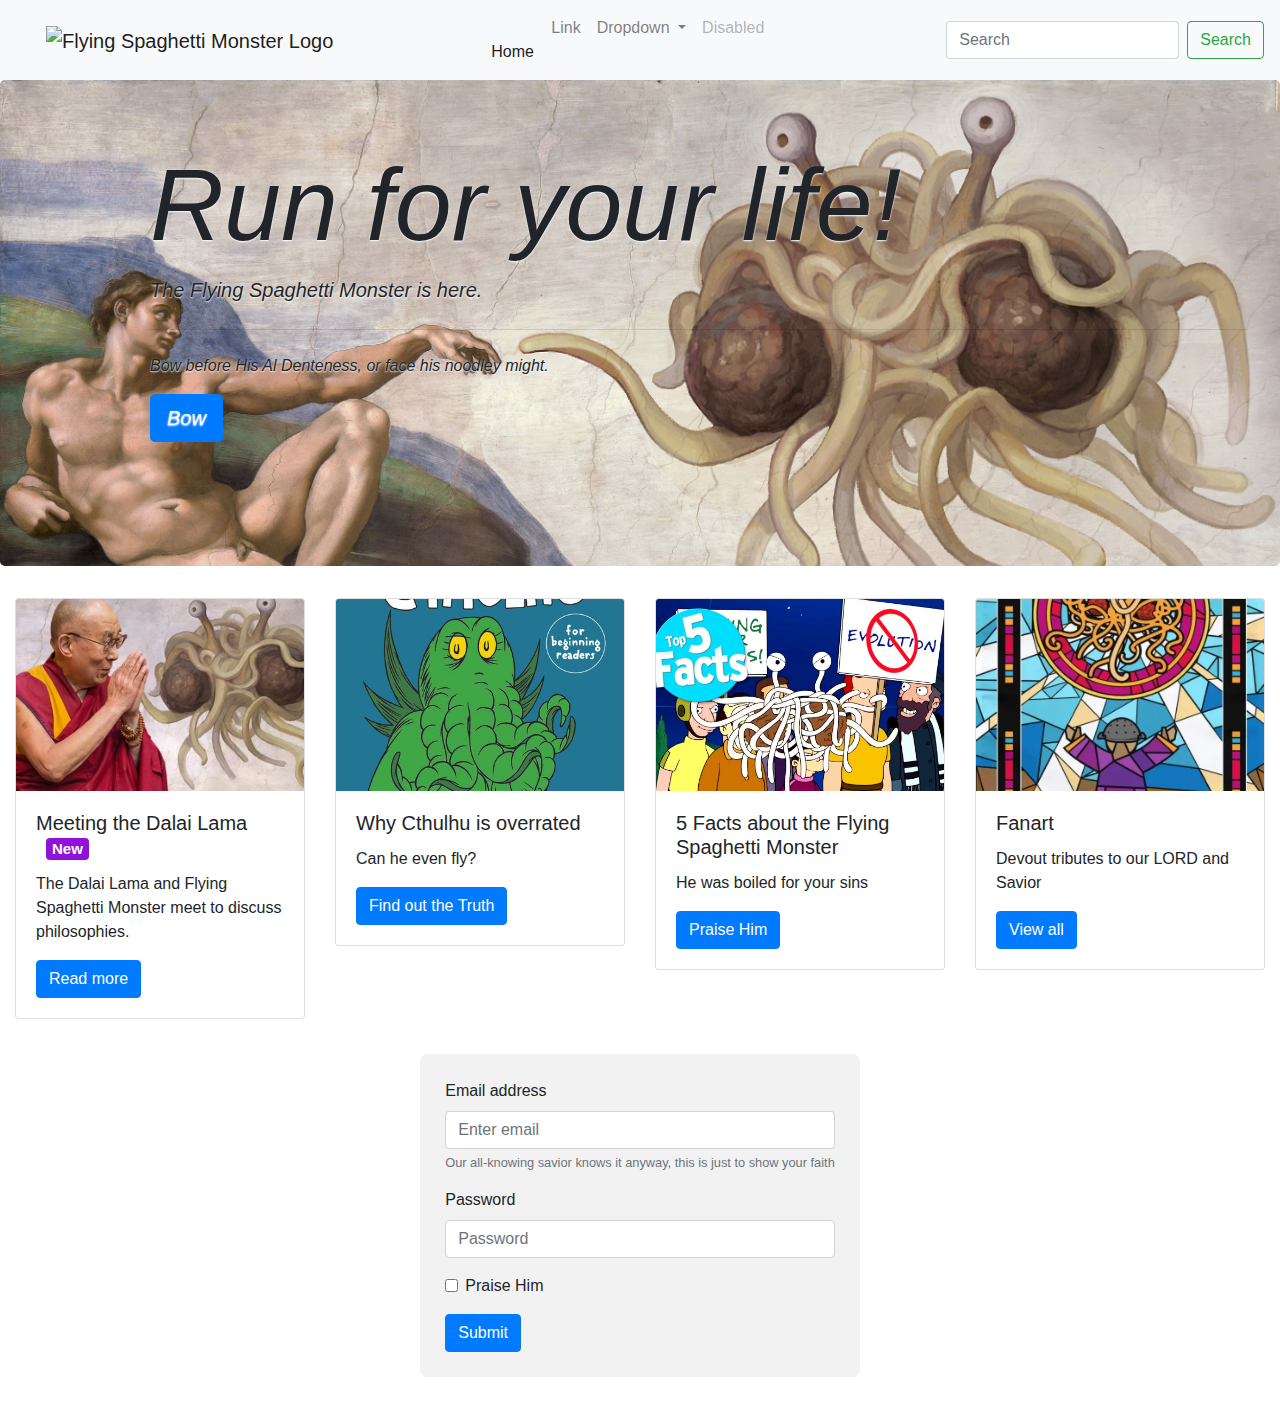
==== css/index.html @ 4d0cb5ae "Flying_Spaghetti_Monster" ====
<!doctype html>
<html lang="en">
  <head>
    <!-- Required meta tags -->
    <meta charset="utf-8">
    <meta name="viewport" content="width=device-width, initial-scale=1, shrink-to-fit=no">

    <!-- Add Bootstrap CSS ON LINE 10-->
      <link rel="stylesheet" href="https://cdn.jsdelivr.net/npm/bootstrap@4.3.1/dist/css/bootstrap.min.css" integrity="sha384-ggOyR0iXCbMQv3Xipma34MD+dH/1fQ784/j6cY/iJTQUOhcWr7x9JvoRxT2MZw1T" crossorigin="anonymous">
    <!-- This is REQUIRED for bootstrap to work correctly -->

    <!-- This stylesheet is an example of how you can add your own stylesheet to customize bootstrap components. Notice how it is loaded 2nd to the required bootstrap stylesheet. This is so our stylesheet will overwrite bootstrap classes when we apply the same class but different styles to the stylsheet -->
    <link rel="stylesheet" href="index.css">

    <title>UX/UI Bootstrap Template</title>
  </head>
  <body>
    <!-- Paste Navigation Code Below -->
    <nav class="navbar navbar-expand-lg navbar-light bg-light">
      <a class="navbar-brand" href="#">
        <img src="/Users/danielenascimento/Downloads/Bootstrap_Components/Unsolved/images/FSM_Logo.svg.png" width="100" height="50" alt="Flying Spaghetti Monster Logo">
      <button class="navbar-toggler" type="button" data-toggle="collapse" data-target="#navbarSupportedContent" aria-controls="navbarSupportedContent" aria-expanded="false" aria-label="Toggle navigation">
        <span class="navbar-toggler-icon"></span>
      </button>
    
      <div class="collapse navbar-collapse" id="navbarSupportedContent">
        <ul class="navbar-nav mr-auto">
          <li class="nav-item active">
            <a class="nav-link" href="#">Home <span class="sr-only">(current)</span></a>
          </li>
          <li class="nav-item">
            <a class="nav-link" href="#">Link</a>
          </li>
          <li class="nav-item dropdown">
            <a class="nav-link dropdown-toggle" href="#" id="navbarDropdown" role="button" data-toggle="dropdown" aria-haspopup="true" aria-expanded="false">
              Dropdown
            </a>
            <div class="dropdown-menu" aria-labelledby="navbarDropdown">
              <a class="dropdown-item" href="#">Action</a>
              <a class="dropdown-item" href="#">Another action</a>
              <div class="dropdown-divider"></div>
              <a class="dropdown-item" href="#">Something else here</a>
            </div>
          </li>
          <li class="nav-item">
            <a class="nav-link disabled" href="#" tabindex="-1" aria-disabled="true">Disabled</a>
          </li>
        </ul>
        <form class="form-inline my-2 my-lg-0">
          <input class="form-control mr-sm-2" type="search" placeholder="Search" aria-label="Search">
          <button class="btn btn-outline-success my-2 my-sm-0" type="submit">Search</button>
        </form>
      </div>
    </nav>
    
    <!-- Paste Jumbotron Code Below-->

    <div class="jumbotron" style="background-image: url(../images/Touched_by_His_Noodly_Appendage_HD.jpeg)" class="img-fluid" alt="Touched by His Noodley Appendage";>
        <h1 style="font-size: 8vw" class="display-4">Run for your life!</h1>
        <p class="lead">The Flying Spaghetti Monster is here.</p>
        <hr class="my-4">
        <p>Bow before His Al Denteness, or face his noodley might.</p>
        <a class="btn btn-primary btn-lg" href="#" role="button" data-toggle="modal" data-target="#exampleModal">Bow</a>
      </div>

    <!-- Add columns, rows, and cards Below -->
    <div class="container-fluid">
      <div class="row">
        <div class="cardContainer col-lg-3 col-md-3 col-sm-12">
            <div class="card">
              <img src="../images/Citizen-Dave-Dalai-Lama-03082016.jpeg" class="card-img-top" alt="Dalai Lama and FSM Meet">
              <div class="card-body">
                <h5 class="card-title">Meeting the Dalai Lama<span class="badge badge-info">New</span></h5>
                <p class="card-text">The Dalai Lama and Flying Spaghetti Monster meet to discuss philosophies.</p>
                <a href="#" class="btn btn-primary">Read more</a>
              </div>
            </div>
          </div>
    
          <div class="cardContainer col-lg-3 col-md-3 col-sm-12">
              <div class="card">
                <img src="../images/H.P._Lovecrafts_Call_of_Cthulhu_for_Beginning_Readers__26733.jpg" class="card-img-top" alt="Dr. Suess version of Call of Cthulthu">
                <div class="card-body">
                  <h5 class="card-title">Why Cthulhu is overrated</h5>
                  <p class="card-text">Can he even fly?</p>
                  <a href="#" class="btn btn-primary">Find out the Truth</a>
                </div>
              </div>
            </div>

          <div class="cardContainer col-lg-3 col-md-3 col-sm-12">
            <div class="card">
              <img src="../images/WMFacts-Top5-Facts-Church-of-the-Flying-Spaghetti-Monster-720p30.jpeg" class="card-img-top" alt="Facts about FSM Image">
              <div class="card-body">
                <h5 class="card-title">5 Facts about the Flying Spaghetti Monster</h5>
                <p class="card-text">He was boiled for your sins</p>
                <a href="#" class="btn btn-primary">Praise Him</a>
              </div>
            </div>
          </div>

          <div class="cardContainer col-lg-3 col-md-3 col-sm-12">
              <div class="card">
                <img src="../images/Screen Shot 2022-09-17 at 1.01.18 PM.png" class="card-img-top" alt="Stained Glass FSM">
                <div class="card-body">
                  <h5 class="card-title">Fanart</h5>
                  <p class="card-text">Devout tributes to our LORD and Savior</p>
                  <a href="#" class="btn btn-primary">View all</a>
                </div>
              </div>
            </div>
          </div>
        </div>
      
    <!-- Add form group below -->

      <div class="container-fluid signUp">
        <div class="row">
          <form>
            <div class="form-group">
              <label for="exampleInputEmail1">Email address</label>
              <input type="email" class="form-control" id="exampleInputEmail1" aria-describedby="emailHelp" placeholder="Enter email">
              <small id="emailHelp" class="form-text text-muted">Our all-knowing savior knows it anyway, this is just to show your faith</small>
            </div>
            <div class="form-group">
              <label for="exampleInputPassword1">Password</label>
              <input type="password" class="form-control" id="exampleInputPassword1" placeholder="Password">
            </div>
            <div class="form-group form-check">
              <input type="checkbox" class="form-check-input" id="exampleCheck1">
              <label class="form-check-label" for="exampleCheck1">Praise Him</label>
            </div>
            <button type="submit" class="btn btn-primary">Submit</button>
          </form>
        </div>
      </div>

    <!-- Modal -->

    <div class="modal fade" id="exampleModal" tabindex="-1" role="dialog" aria-labelledby="exampleModalLabel" aria-hidden="true">
      <div class="modal-dialog" role="document">
        <div class="modal-content">
          <div class="modal-header">
            <h5 class="modal-title" id="exampleModalLabel" position: center >*BOWING*</h5>
            <button type="button" class="close" data-dismiss="modal" aria-label="Close">
              <span aria-hidden="true">&times;</span>
            </button>
          </div>
          <div class="modal-body">
            A wise choice indeed.
          </div>
          <div class="modal-footer">
            <button type="button" class="btn btn-secondary" data-dismiss="modal">Stop Bowing (Temporarily)</button>
            <button type="button" class="btn btn-primary">Continue to Bow</button>
          </div>
        </div>
      </div>
    </div>

    
    <!-- Optional JavaScript -->
    <!-- jQuery first, then Popper.js, then Bootstrap JS -->
    <!-- THE BELOW SCRIPT TAGS ARE REQUIRED FOR CERTAIN COMPONENTS IN BOOTSTRAP -->
    <script src="https://code.jquery.com/jquery-3.3.1.slim.min.js" integrity="sha384-q8i/X+965DzO0rT7abK41JStQIAqVgRVzpbzo5smXKp4YfRvH+8abtTE1Pi6jizo" crossorigin="anonymous"></script>
    <script src="https://cdnjs.cloudflare.com/ajax/libs/popper.js/1.14.7/umd/popper.min.js" integrity="sha384-UO2eT0CpHqdSJQ6hJty5KVphtPhzWj9WO1clHTMGa3JDZwrnQq4sF86dIHNDz0W1" crossorigin="anonymous"></script>
    <script src="https://stackpath.bootstrapcdn.com/bootstrap/4.3.1/js/bootstrap.min.js" integrity="sha384-JjSmVgyd0p3pXB1rRibZUAYoIIy6OrQ6VrjIEaFf/nJGzIxFDsf4x0xIM+B07jRM" crossorigin="anonymous"></script>
  </body>
</html>
---- css/index.css ----
footer {
  position: absolute;
  width: 100%;
  height: 60px;
  line-height: 60px;
  background-color: #f5f5f5;
  margin-top: 50px;
}

.card {
 margin: 0 auto;
 height: 350
}

.card-img-top {
  width: 100%;
  height: 15vw;
  object-fit: cover;
}

.jumbotron {
  background-image: url(../images/Touched_by_His_Noodly_Appendage_HD.jpeg) no-repeat center center;
  background-size: cover;
  height: 38vw;
  text-shadow: 0px 1px 2px white;
  font-style: oblique;
  padding-left: 150px;
}

.signUp form {
  margin: 35px auto;
  background-color: #f2f2f2;
  padding: 25px;
  border-radius: 7px;
}

.jumbotron_text {
  font-weight: 300;
}

.badge-info {
  margin-left: 10px;
  background-color: rgb(144, 17, 218)
}

.navbar-brand {
  margin-left: 30px;
  margin-right: 30px;
  object-fit: cover;
}

/*
.jumbotron display-4 lead my-4 {
  text-shadow: -3px -3px white;
}
*/
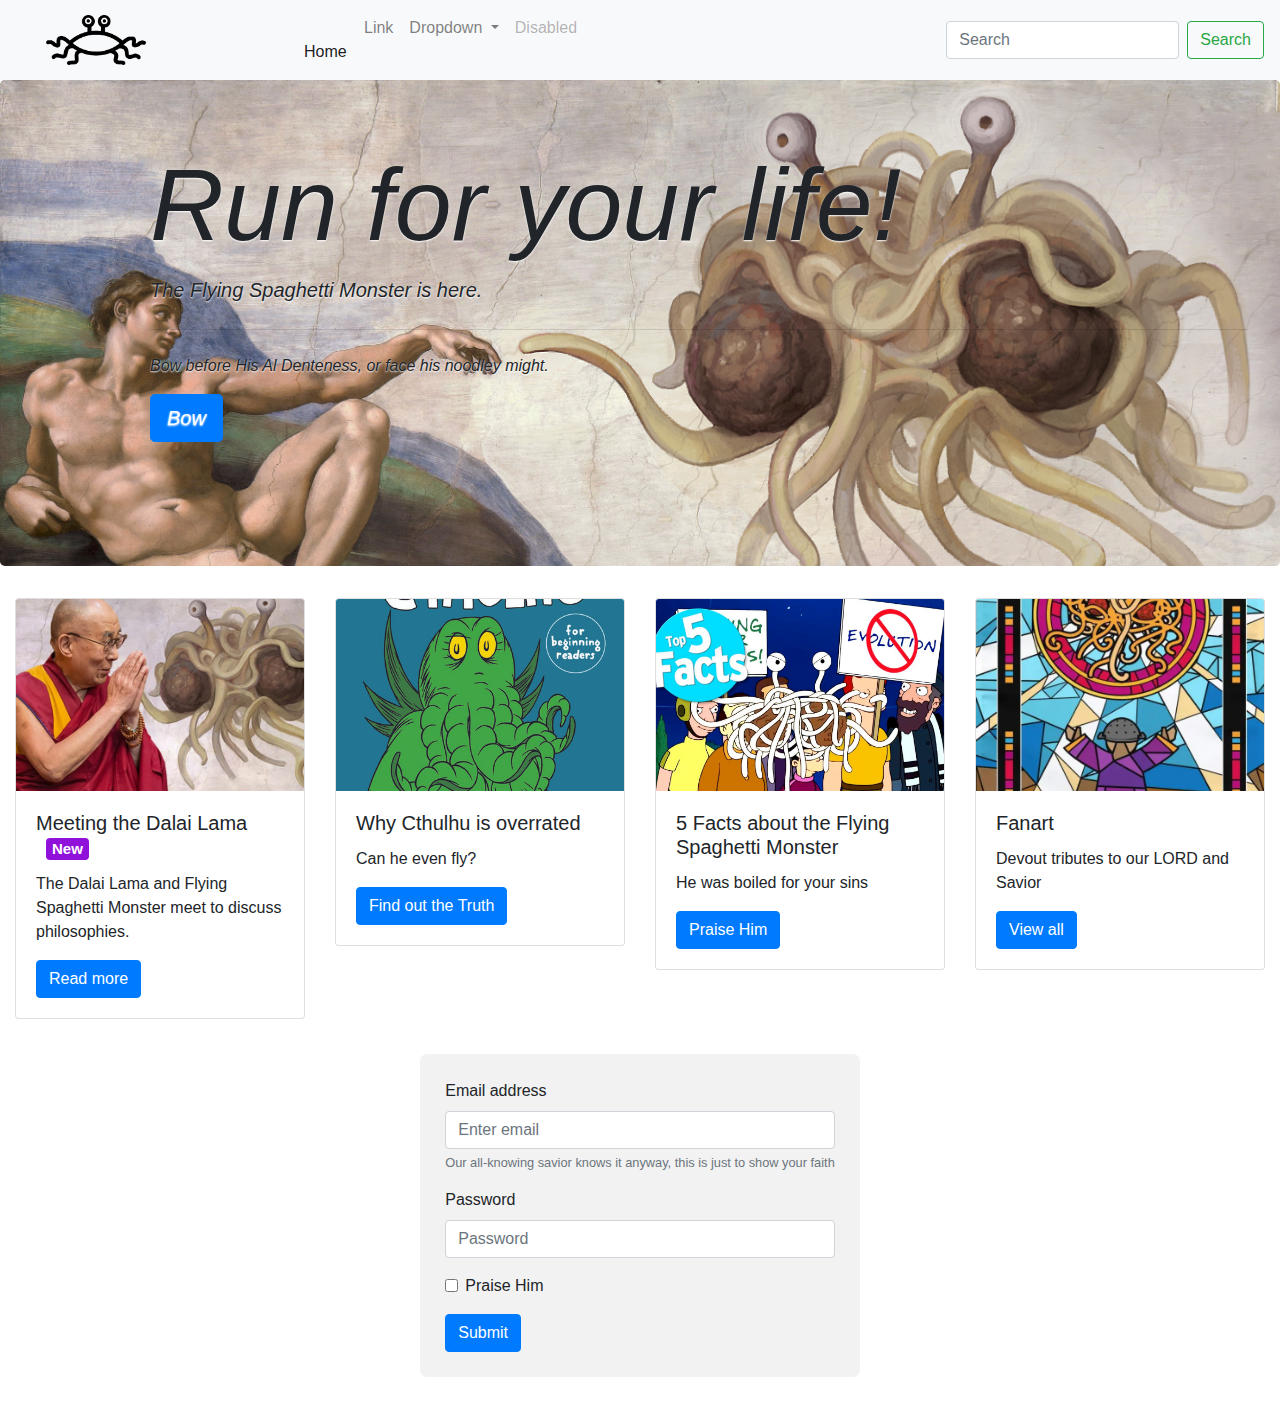
==== commit e10c050d: "let's try again" ====
--- a/css/index.html
+++ b/css/index.html
@@ -18,7 +18,7 @@
     <!-- Paste Navigation Code Below -->
     <nav class="navbar navbar-expand-lg navbar-light bg-light">
       <a class="navbar-brand" href="#">
-        <img src="/Users/danielenascimento/Downloads/Bootstrap_Components/Unsolved/images/FSM_Logo.svg.png" width="100" height="50" alt="Flying Spaghetti Monster Logo">
+        <img src="../images/FSM_Logo.svg.png" width="100" height="50" alt="Flying Spaghetti Monster Logo">
       <button class="navbar-toggler" type="button" data-toggle="collapse" data-target="#navbarSupportedContent" aria-controls="navbarSupportedContent" aria-expanded="false" aria-label="Toggle navigation">
         <span class="navbar-toggler-icon"></span>
       </button>
